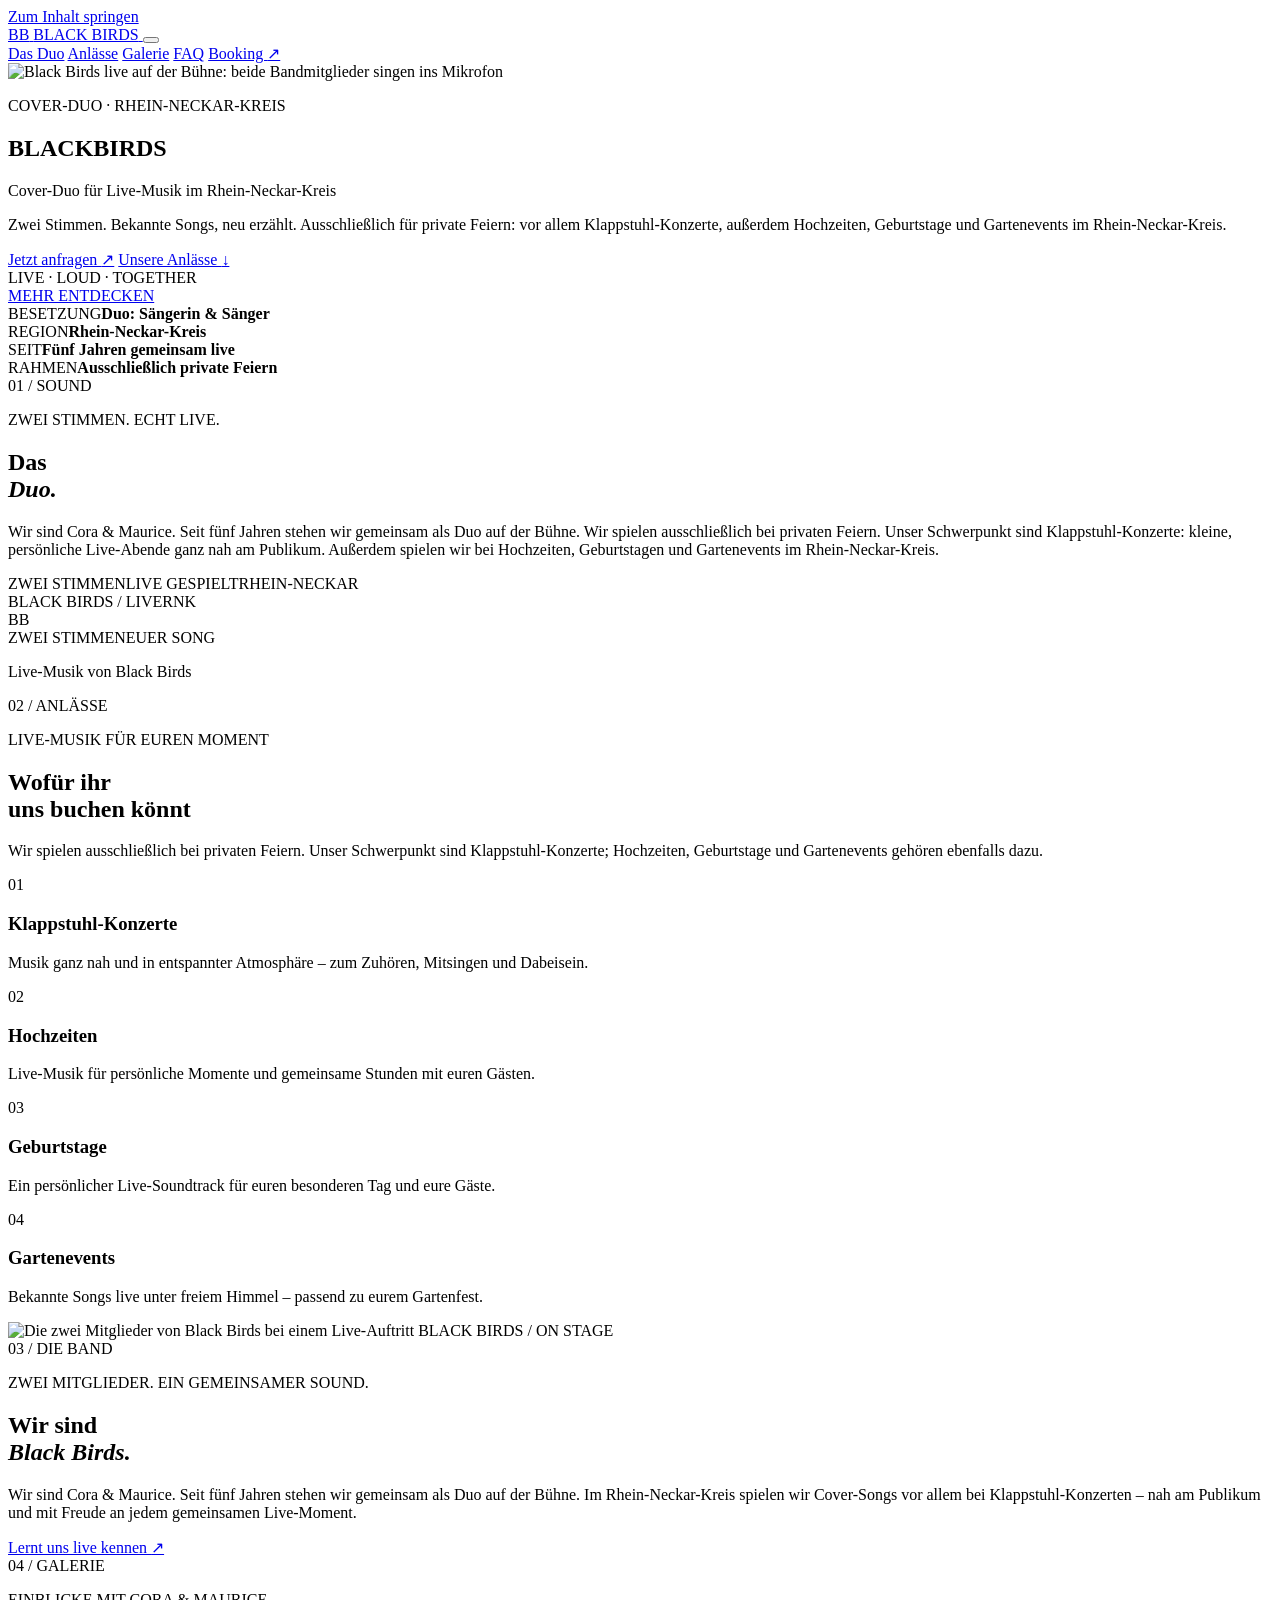
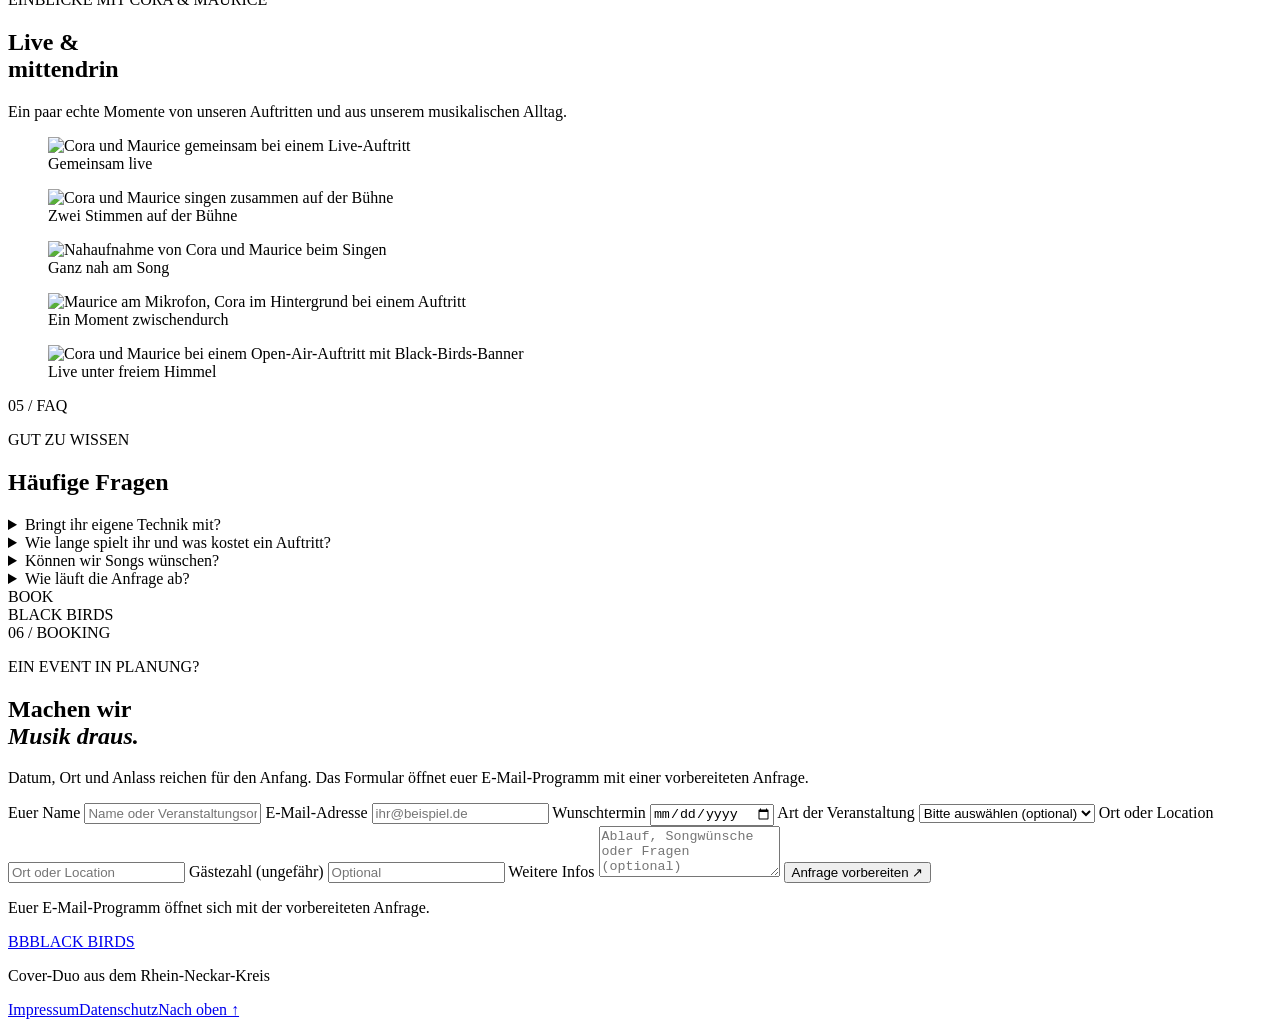
==== index.html @ 1bd30687 "Add Black Birds website files" ====
<!doctype html>
<html lang="de">
  <head>
    <meta charset="utf-8">
    <meta name="viewport" content="width=device-width, initial-scale=1">
    <meta name="theme-color" content="#101010">
    <meta name="description" content="Black Birds sind Cora &amp; Maurice, ein Cover-Duo für private Feiern im Rhein-Neckar-Kreis. Schwerpunkt Klappstuhl-Konzerte, außerdem Hochzeiten, Geburtstage und Gartenevents.">
    <title>Black Birds – Cover-Duo im Rhein-Neckar-Kreis</title>
    <link rel="stylesheet" href="assets/css/styles.css">
    <script src="assets/js/main.js" defer></script>
  </head>
  <body>
    <a class="skip-link" href="#inhalt">Zum Inhalt springen</a>
    <header class="site-header" id="start">
      <a class="wordmark" href="#start" aria-label="Black Birds – Startseite">
        <span class="wordmark-mark" aria-hidden="true">BB</span>
        <span>BLACK BIRDS</span>
      </a>
      <button class="menu-toggle" type="button" aria-expanded="false" aria-controls="site-nav" aria-label="Menü öffnen">
        <span></span><span></span>
      </button>
      <nav class="site-nav" id="site-nav" aria-label="Hauptnavigation">
        <a href="#band">Das Duo</a>
        <a href="#anlaesse">Anlässe</a>
        <a href="#galerie">Galerie</a>
        <a href="#faq">FAQ</a>
        <a class="nav-cta" href="#booking">Booking <span aria-hidden="true">↗</span></a>
      </nav>
    </header>

    <main id="inhalt">
      <section class="hero" aria-labelledby="hero-title">
        <img class="hero-image" src="assets/images/hero/live-duo.jpeg" alt="Black Birds live auf der Bühne: beide Bandmitglieder singen ins Mikrofon" fetchpriority="high">
        <div class="hero-shade"></div>
        <div class="hero-content">
          <p class="eyebrow"><span class="live-dot"></span> COVER-DUO · RHEIN-NECKAR-KREIS</p>
          <h1 id="hero-title">BLACK<span>BIRDS</span></h1>
          <p class="hero-subtitle">Cover-Duo für Live-Musik im Rhein-Neckar-Kreis</p>
          <p class="hero-copy">Zwei Stimmen. Bekannte Songs, neu erzählt. Ausschließlich für private Feiern: vor allem Klappstuhl-Konzerte, außerdem Hochzeiten, Geburtstage und Gartenevents im Rhein-Neckar-Kreis.</p>
          <div class="hero-actions">
            <a class="button button-light" href="#booking">Jetzt anfragen <span aria-hidden="true">↗</span></a>
            <a class="button button-outline" href="#anlaesse">Unsere Anlässe <span aria-hidden="true">↓</span></a>
          </div>
        </div>
        <div class="hero-side-note" aria-hidden="true">LIVE · LOUD · TOGETHER</div>
        <a class="scroll-cue" href="#sound"><span></span> MEHR ENTDECKEN</a>
      </section>

      <section class="quick-facts" aria-label="Black Birds auf einen Blick">
        <div><span>BESETZUNG</span><strong>Duo: Sängerin &amp; Sänger</strong></div>
        <div><span>REGION</span><strong>Rhein-Neckar-Kreis</strong></div>
        <div><span>SEIT</span><strong>Fünf Jahren gemeinsam live</strong></div>
        <div><span>RAHMEN</span><strong>Ausschließlich private Feiern</strong></div>
      </section>

      <section class="intro section-pad" id="sound" aria-labelledby="sound-title">
        <div class="section-index">01 / SOUND</div>
        <div class="intro-copy">
          <p class="eyebrow">ZWEI STIMMEN. ECHT LIVE.</p>
          <h2 id="sound-title">Das<br><em>Duo.</em></h2>
          <p>Wir sind Cora &amp; Maurice. Seit fünf Jahren stehen wir gemeinsam als Duo auf der Bühne. Wir spielen ausschließlich bei privaten Feiern. Unser Schwerpunkt sind Klappstuhl-Konzerte: kleine, persönliche Live-Abende ganz nah am Publikum. Außerdem spielen wir bei Hochzeiten, Geburtstagen und Gartenevents im Rhein-Neckar-Kreis.</p>
          <div class="event-fit" aria-label="Passend für verschiedene Veranstaltungen">
            <span>ZWEI STIMMEN</span><span>LIVE GESPIELT</span><span>RHEIN-NECKAR</span>
          </div>
        </div>
        <div class="sound-card">
          <div class="sound-card-top"><span>BLACK BIRDS / LIVE</span><span>RNK</span></div>
          <div class="sound-art" aria-hidden="true"><span class="sound-ring"></span><span class="sound-bb">BB</span><span class="sound-line"></span></div>
          <div class="sound-card-bottom"><span>ZWEI STIMMEN</span><span>EUER SONG</span></div>
          <p class="sound-caption">Live-Musik von Black Birds</p>
        </div>
      </section>

      <section class="occasions section-pad" id="anlaesse" aria-labelledby="occasions-title">
        <div class="section-index">02 / ANLÄSSE</div>
        <div class="section-heading occasions-heading">
          <div><p class="eyebrow">LIVE-MUSIK FÜR EUREN MOMENT</p><h2 id="occasions-title">Wofür ihr<br>uns buchen könnt</h2></div>
          <p>Wir spielen ausschließlich bei privaten Feiern. Unser Schwerpunkt sind Klappstuhl-Konzerte; Hochzeiten, Geburtstage und Gartenevents gehören ebenfalls dazu.</p>
        </div>
        <div class="occasion-grid">
          <article><span>01</span><h3>Klappstuhl-Konzerte</h3><p>Musik ganz nah und in entspannter Atmosphäre – zum Zuhören, Mitsingen und Dabeisein.</p></article>
          <article><span>02</span><h3>Hochzeiten</h3><p>Live-Musik für persönliche Momente und gemeinsame Stunden mit euren Gästen.</p></article>
          <article><span>03</span><h3>Geburtstage</h3><p>Ein persönlicher Live-Soundtrack für euren besonderen Tag und eure Gäste.</p></article>
          <article><span>04</span><h3>Gartenevents</h3><p>Bekannte Songs live unter freiem Himmel – passend zu eurem Gartenfest.</p></article>
        </div>
      </section>

      <section class="band-section" id="band" aria-labelledby="band-title">
        <div class="band-image-wrap">
          <img src="assets/images/portraits/portrait-duo.jpeg" alt="Die zwei Mitglieder von Black Birds bei einem Live-Auftritt" loading="lazy">
          <span class="image-label">BLACK BIRDS / ON STAGE</span>
        </div>
        <div class="band-copy">
        <div class="section-index">03 / DIE BAND</div>
          <p class="eyebrow">ZWEI MITGLIEDER. EIN GEMEINSAMER SOUND.</p>
          <h2 id="band-title">Wir sind<br><em>Black Birds.</em></h2>
          <p>Wir sind Cora &amp; Maurice. Seit fünf Jahren stehen wir gemeinsam als Duo auf der Bühne. Im Rhein-Neckar-Kreis spielen wir Cover-Songs vor allem bei Klappstuhl-Konzerten – nah am Publikum und mit Freude an jedem gemeinsamen Live-Moment.</p>
          <a class="text-link dark-link" href="#booking">Lernt uns live kennen <span aria-hidden="true">↗</span></a>
        </div>
      </section>

      <section class="gallery-section section-pad" id="galerie" aria-labelledby="gallery-title">
        <div class="section-index">04 / GALERIE</div>
        <div class="section-heading">
          <div><p class="eyebrow">EINBLICKE MIT CORA &amp; MAURICE</p><h2 id="gallery-title">Live &amp;<br><span class="outline-word">mittendrin</span></h2></div>
          <p>Ein paar echte Momente von unseren Auftritten und aus unserem musikalischen Alltag.</p>
        </div>
        <div class="gallery-grid">
          <figure class="gallery-item"><img src="assets/images/gallery/black-birds-live-wide.png" alt="Cora und Maurice gemeinsam bei einem Live-Auftritt" loading="lazy"><figcaption>Gemeinsam live</figcaption></figure>
          <figure class="gallery-item"><img src="assets/images/gallery/black-birds-duet-stage.png" alt="Cora und Maurice singen zusammen auf der Bühne" loading="lazy"><figcaption>Zwei Stimmen auf der Bühne</figcaption></figure>
          <figure class="gallery-item"><img src="assets/images/gallery/black-birds-close-up.png" alt="Nahaufnahme von Cora und Maurice beim Singen" loading="lazy"><figcaption>Ganz nah am Song</figcaption></figure>
          <figure class="gallery-item"><img src="assets/images/gallery/black-birds-portrait.jpeg" alt="Maurice am Mikrofon, Cora im Hintergrund bei einem Auftritt" loading="lazy"><figcaption>Ein Moment zwischendurch</figcaption></figure>
          <figure class="gallery-item"><img src="assets/images/gallery/black-birds-garden-show.png" alt="Cora und Maurice bei einem Open-Air-Auftritt mit Black-Birds-Banner" loading="lazy"><figcaption>Live unter freiem Himmel</figcaption></figure>
        </div>
      </section>

      <section class="faq-section section-pad" id="faq" aria-labelledby="faq-title">
        <div class="section-index">05 / FAQ</div>
        <div class="section-heading"><div><p class="eyebrow">GUT ZU WISSEN</p><h2 id="faq-title">Häufige Fragen</h2></div></div>
        <div class="faq-list">
          <details><summary>Bringt ihr eigene Technik mit?</summary><p>Die technische Ausstattung hängt von Location und Veranstaltung ab. Nennt uns den Rahmen, damit wir den Bedarf vorab abstimmen können.</p></details>
          <details><summary>Wie lange spielt ihr und was kostet ein Auftritt?</summary><p>Spieldauer und Angebot richten sich nach Anlass, Datum und gewünschtem Ablauf. Schickt uns die Eckdaten für eine individuelle Rückmeldung.</p></details>
          <details><summary>Können wir Songs wünschen?</summary><p>Schreibt eure Wünsche gern in die Anfrage. Wir besprechen dann, was für euren Anlass und unser Programm passt.</p></details>
          <details><summary>Wie läuft die Anfrage ab?</summary><p>Füllt das Booking-Formular aus. Es öffnet euer E-Mail-Programm mit einer vorbereiteten Nachricht, die ihr anschließend selbst absendet.</p></details>
        </div>
      </section>

      <section class="booking-section section-pad" id="booking" aria-labelledby="booking-title">
        <div class="booking-backdrop" aria-hidden="true">BOOK<br>BLACK BIRDS</div>
        <div class="section-index">06 / BOOKING</div>
        <div class="booking-content">
          <p class="eyebrow">EIN EVENT IN PLANUNG?</p>
          <h2 id="booking-title">Machen wir<br><em>Musik draus.</em></h2>
          <p>Datum, Ort und Anlass reichen für den Anfang. Das Formular öffnet euer E-Mail-Programm mit einer vorbereiteten Anfrage.</p>
          <form class="booking-form" id="booking-form">
            <label for="name">Euer Name</label>
            <input id="name" name="name" autocomplete="name" required placeholder="Name oder Veranstaltungsort">
            <label for="email">E-Mail-Adresse</label>
            <input id="email" name="email" type="email" autocomplete="email" required placeholder="ihr@beispiel.de">
            <label for="event-date">Wunschtermin</label>
            <input id="event-date" name="date" type="date">
            <label for="event-type">Art der Veranstaltung</label>
            <select id="event-type" name="eventType">
              <option value="">Bitte auswählen (optional)</option>
              <option>Hochzeit</option><option>Firmenfeier</option><option>Stadt- oder Vereinsfest</option><option>Private Feier</option><option>Sonstiges</option>
            </select>
            <label for="event-location">Ort oder Location</label>
            <input id="event-location" name="location" autocomplete="address-level2" required placeholder="Ort oder Location">
            <label for="event-guests">Gästezahl (ungefähr)</label>
            <input id="event-guests" name="guests" type="number" min="1" inputmode="numeric" placeholder="Optional">
            <label for="event-details">Weitere Infos</label>
            <textarea id="event-details" name="details" rows="3" placeholder="Ablauf, Songwünsche oder Fragen (optional)"></textarea>
            <button class="button button-light submit-button" type="submit">Anfrage vorbereiten <span aria-hidden="true">↗</span></button>
            <p class="form-note" id="form-note">Euer E-Mail-Programm öffnet sich mit der vorbereiteten Anfrage.</p>
          </form>
        </div>
      </section>
    </main>

    <footer class="site-footer">
      <a class="wordmark footer-mark" href="#start"><span class="wordmark-mark" aria-hidden="true">BB</span><span>BLACK BIRDS</span></a>
      <p>Cover-Duo aus dem Rhein-Neckar-Kreis</p>
      <div class="footer-links"><a href="impressum.html">Impressum</a><a href="datenschutz.html">Datenschutz</a><a href="#start">Nach oben ↑</a></div>
    </footer>
  </body>
</html>
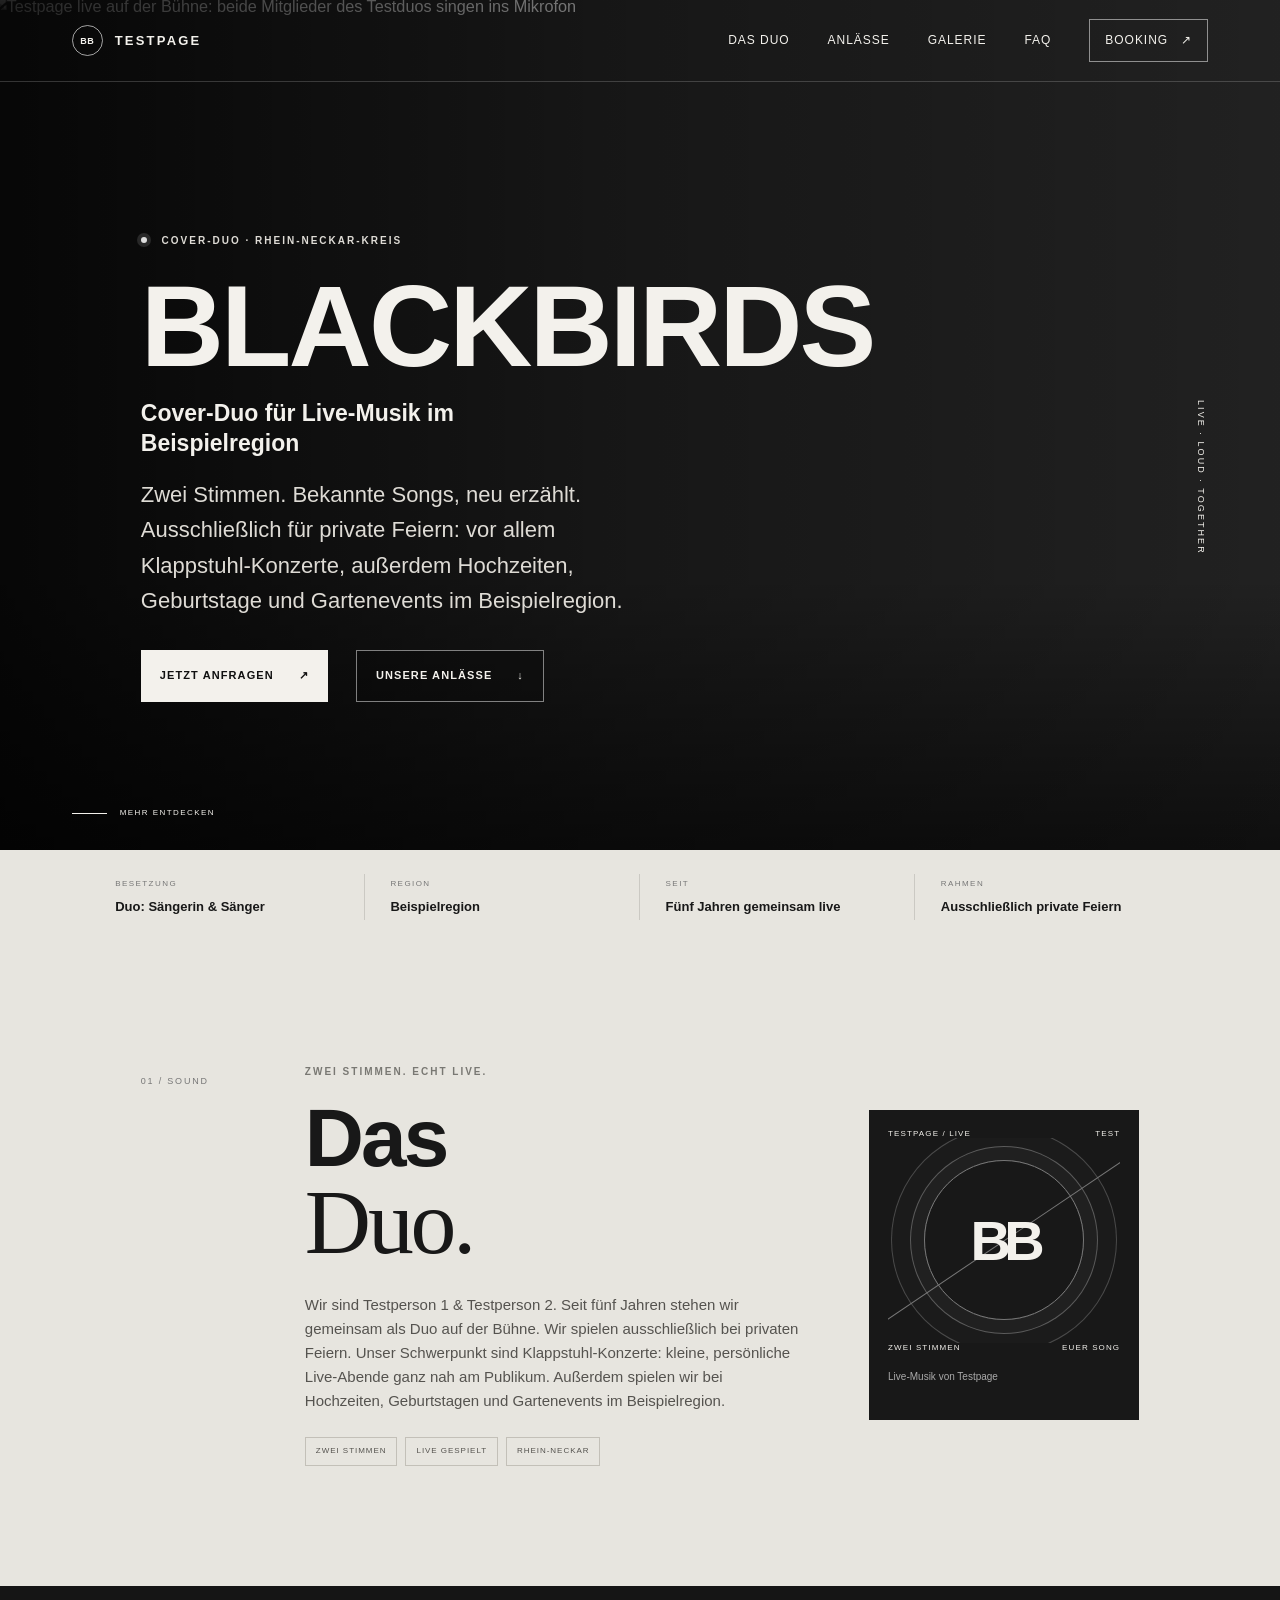
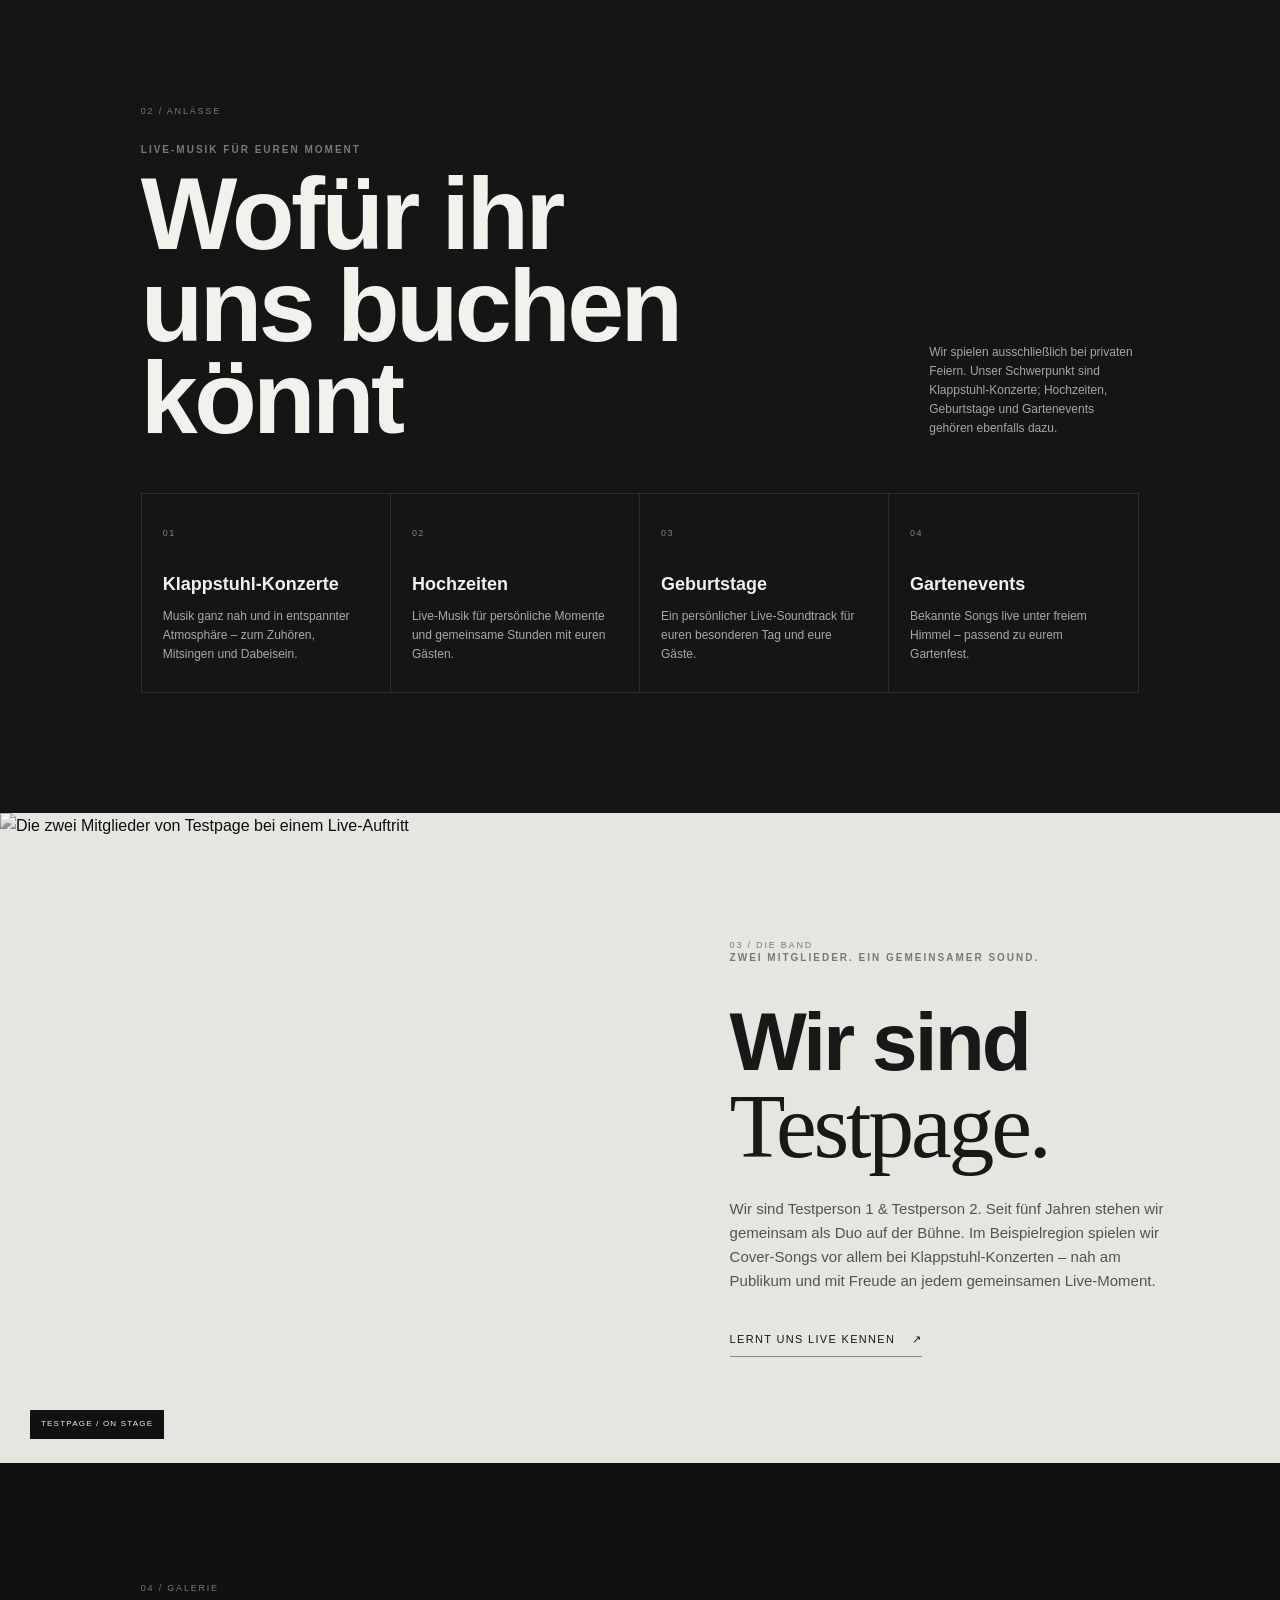
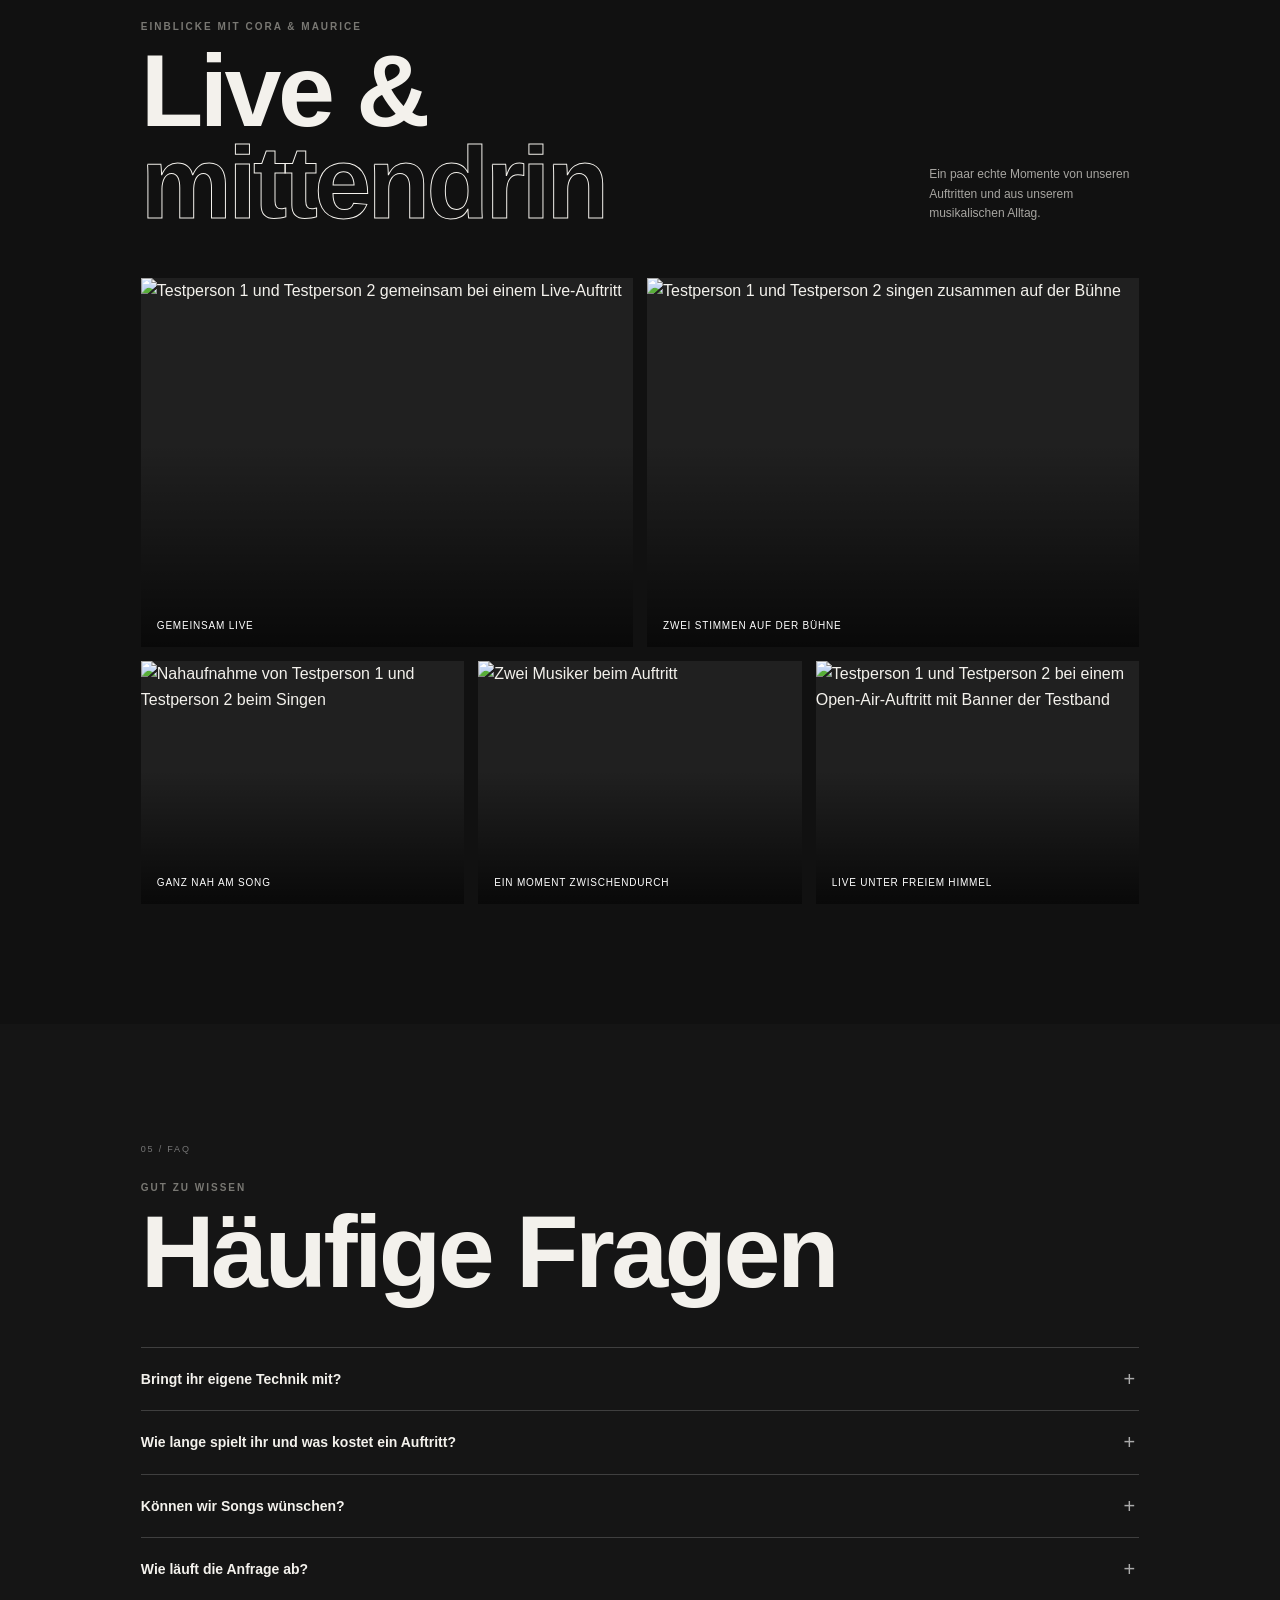
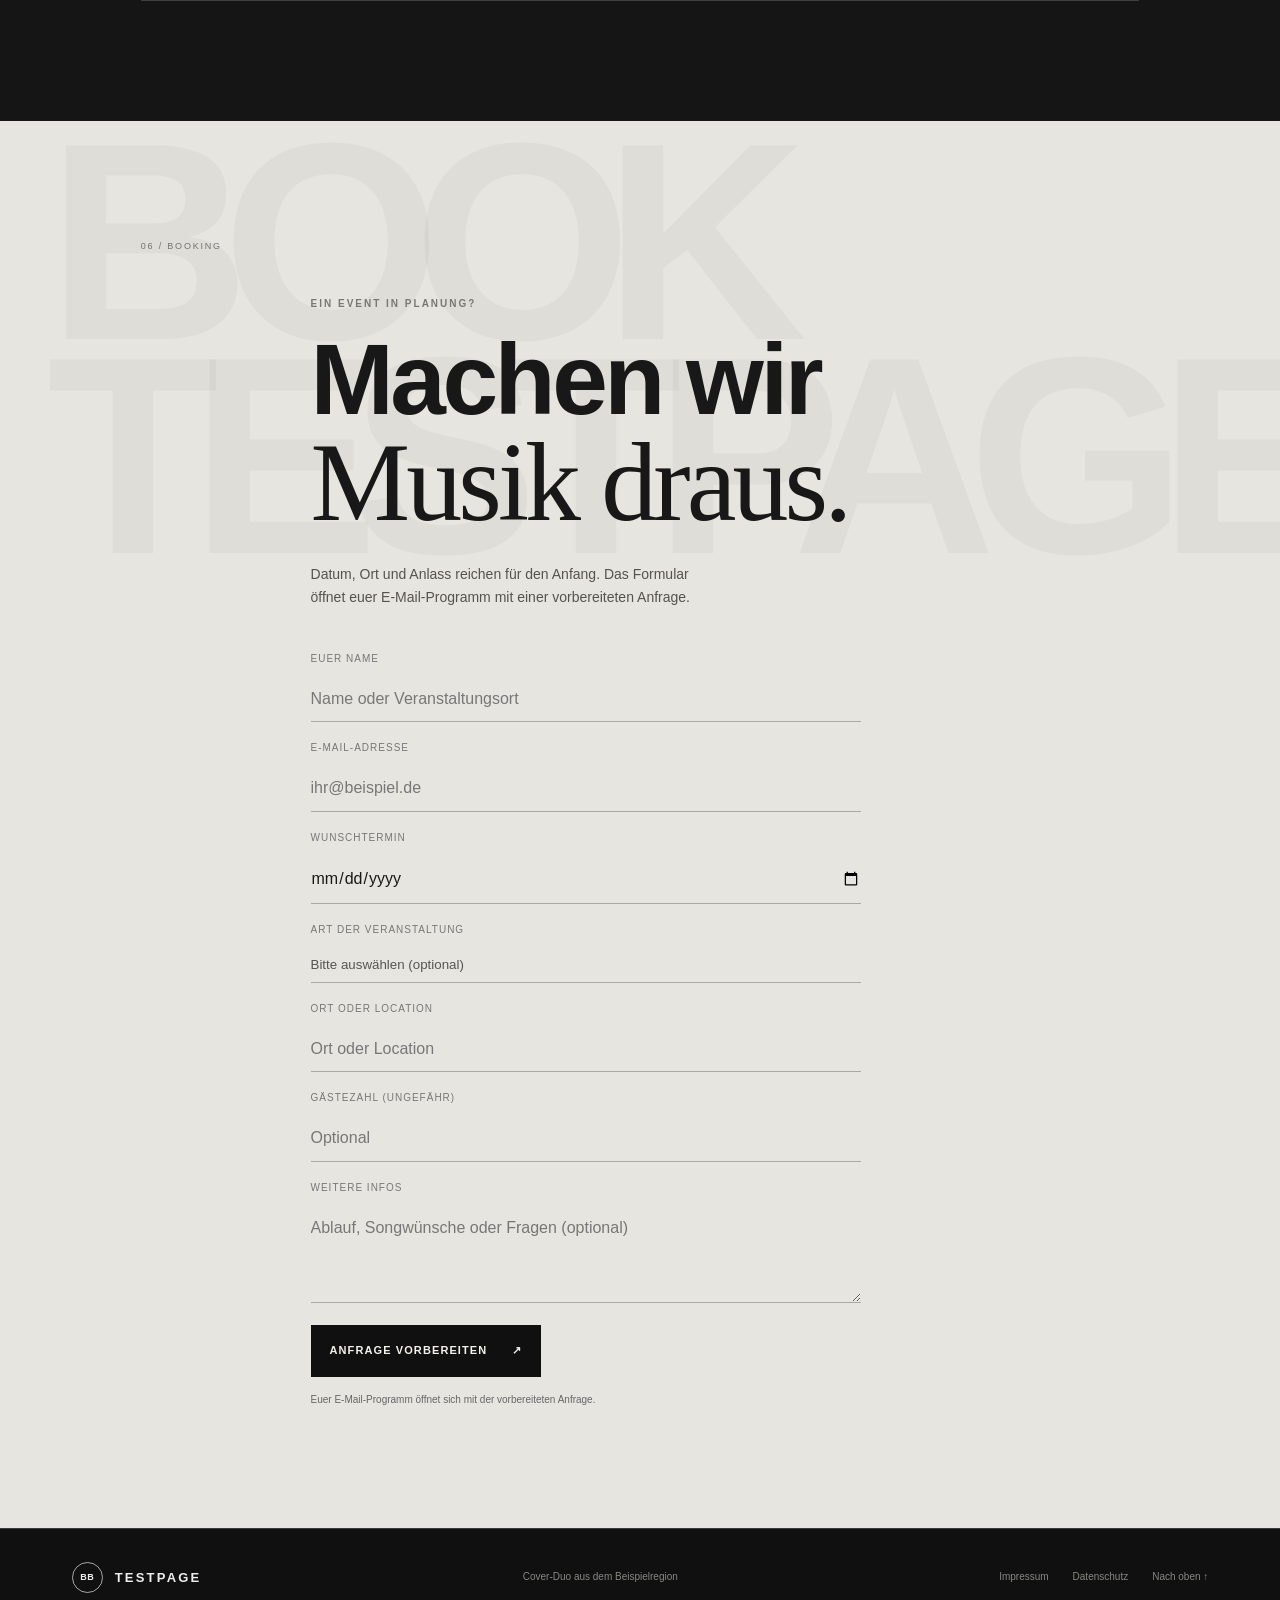
==== commit 98262783: "Replace demo content with test data" ====
--- a/index.html
+++ b/index.html
@@ -4,17 +4,17 @@
     <meta charset="utf-8">
     <meta name="viewport" content="width=device-width, initial-scale=1">
     <meta name="theme-color" content="#101010">
-    <meta name="description" content="Black Birds sind Cora &amp; Maurice, ein Cover-Duo für private Feiern im Rhein-Neckar-Kreis. Schwerpunkt Klappstuhl-Konzerte, außerdem Hochzeiten, Geburtstage und Gartenevents.">
-    <title>Black Birds – Cover-Duo im Rhein-Neckar-Kreis</title>
+    <meta name="description" content="Testpage ist eine Demo für ein Cover-Duo bei privaten Feiern in der Beispielregion. Schwerpunkt Klappstuhl-Konzerte, außerdem Hochzeiten, Geburtstage und Gartenevents.">
+    <title>Testpage – Demo einer Band-Website</title>
     <link rel="stylesheet" href="assets/css/styles.css">
     <script src="assets/js/main.js" defer></script>
   </head>
   <body>
     <a class="skip-link" href="#inhalt">Zum Inhalt springen</a>
     <header class="site-header" id="start">
-      <a class="wordmark" href="#start" aria-label="Black Birds – Startseite">
+      <a class="wordmark" href="#start" aria-label="Testpage – Startseite">
         <span class="wordmark-mark" aria-hidden="true">BB</span>
-        <span>BLACK BIRDS</span>
+        <span>TESTPAGE</span>
       </a>
       <button class="menu-toggle" type="button" aria-expanded="false" aria-controls="site-nav" aria-label="Menü öffnen">
         <span></span><span></span>
@@ -30,13 +30,13 @@
 
     <main id="inhalt">
       <section class="hero" aria-labelledby="hero-title">
-        <img class="hero-image" src="assets/images/hero/live-duo.jpeg" alt="Black Birds live auf der Bühne: beide Bandmitglieder singen ins Mikrofon" fetchpriority="high">
+        <img class="hero-image" src="assets/images/hero/live-duo.jpeg" alt="Testpage live auf der Bühne: beide Mitglieder des Testduos singen ins Mikrofon" fetchpriority="high">
         <div class="hero-shade"></div>
         <div class="hero-content">
           <p class="eyebrow"><span class="live-dot"></span> COVER-DUO · RHEIN-NECKAR-KREIS</p>
           <h1 id="hero-title">BLACK<span>BIRDS</span></h1>
-          <p class="hero-subtitle">Cover-Duo für Live-Musik im Rhein-Neckar-Kreis</p>
-          <p class="hero-copy">Zwei Stimmen. Bekannte Songs, neu erzählt. Ausschließlich für private Feiern: vor allem Klappstuhl-Konzerte, außerdem Hochzeiten, Geburtstage und Gartenevents im Rhein-Neckar-Kreis.</p>
+          <p class="hero-subtitle">Cover-Duo für Live-Musik im Beispielregion</p>
+          <p class="hero-copy">Zwei Stimmen. Bekannte Songs, neu erzählt. Ausschließlich für private Feiern: vor allem Klappstuhl-Konzerte, außerdem Hochzeiten, Geburtstage und Gartenevents im Beispielregion.</p>
           <div class="hero-actions">
             <a class="button button-light" href="#booking">Jetzt anfragen <span aria-hidden="true">↗</span></a>
             <a class="button button-outline" href="#anlaesse">Unsere Anlässe <span aria-hidden="true">↓</span></a>
@@ -46,9 +46,9 @@
         <a class="scroll-cue" href="#sound"><span></span> MEHR ENTDECKEN</a>
       </section>
 
-      <section class="quick-facts" aria-label="Black Birds auf einen Blick">
+      <section class="quick-facts" aria-label="Testpage auf einen Blick">
         <div><span>BESETZUNG</span><strong>Duo: Sängerin &amp; Sänger</strong></div>
-        <div><span>REGION</span><strong>Rhein-Neckar-Kreis</strong></div>
+        <div><span>REGION</span><strong>Beispielregion</strong></div>
         <div><span>SEIT</span><strong>Fünf Jahren gemeinsam live</strong></div>
         <div><span>RAHMEN</span><strong>Ausschließlich private Feiern</strong></div>
       </section>
@@ -58,16 +58,16 @@
         <div class="intro-copy">
           <p class="eyebrow">ZWEI STIMMEN. ECHT LIVE.</p>
           <h2 id="sound-title">Das<br><em>Duo.</em></h2>
-          <p>Wir sind Cora &amp; Maurice. Seit fünf Jahren stehen wir gemeinsam als Duo auf der Bühne. Wir spielen ausschließlich bei privaten Feiern. Unser Schwerpunkt sind Klappstuhl-Konzerte: kleine, persönliche Live-Abende ganz nah am Publikum. Außerdem spielen wir bei Hochzeiten, Geburtstagen und Gartenevents im Rhein-Neckar-Kreis.</p>
+          <p>Wir sind Testperson 1 &amp; Testperson 2. Seit fünf Jahren stehen wir gemeinsam als Duo auf der Bühne. Wir spielen ausschließlich bei privaten Feiern. Unser Schwerpunkt sind Klappstuhl-Konzerte: kleine, persönliche Live-Abende ganz nah am Publikum. Außerdem spielen wir bei Hochzeiten, Geburtstagen und Gartenevents im Beispielregion.</p>
           <div class="event-fit" aria-label="Passend für verschiedene Veranstaltungen">
             <span>ZWEI STIMMEN</span><span>LIVE GESPIELT</span><span>RHEIN-NECKAR</span>
           </div>
         </div>
         <div class="sound-card">
-          <div class="sound-card-top"><span>BLACK BIRDS / LIVE</span><span>RNK</span></div>
+          <div class="sound-card-top"><span>TESTPAGE / LIVE</span><span>TEST</span></div>
           <div class="sound-art" aria-hidden="true"><span class="sound-ring"></span><span class="sound-bb">BB</span><span class="sound-line"></span></div>
           <div class="sound-card-bottom"><span>ZWEI STIMMEN</span><span>EUER SONG</span></div>
-          <p class="sound-caption">Live-Musik von Black Birds</p>
+          <p class="sound-caption">Live-Musik von Testpage</p>
         </div>
       </section>
 
@@ -87,14 +87,14 @@
 
       <section class="band-section" id="band" aria-labelledby="band-title">
         <div class="band-image-wrap">
-          <img src="assets/images/portraits/portrait-duo.jpeg" alt="Die zwei Mitglieder von Black Birds bei einem Live-Auftritt" loading="lazy">
-          <span class="image-label">BLACK BIRDS / ON STAGE</span>
+          <img src="assets/images/portraits/portrait-duo.jpeg" alt="Die zwei Mitglieder von Testpage bei einem Live-Auftritt" loading="lazy">
+          <span class="image-label">TESTPAGE / ON STAGE</span>
         </div>
         <div class="band-copy">
         <div class="section-index">03 / DIE BAND</div>
           <p class="eyebrow">ZWEI MITGLIEDER. EIN GEMEINSAMER SOUND.</p>
-          <h2 id="band-title">Wir sind<br><em>Black Birds.</em></h2>
-          <p>Wir sind Cora &amp; Maurice. Seit fünf Jahren stehen wir gemeinsam als Duo auf der Bühne. Im Rhein-Neckar-Kreis spielen wir Cover-Songs vor allem bei Klappstuhl-Konzerten – nah am Publikum und mit Freude an jedem gemeinsamen Live-Moment.</p>
+          <h2 id="band-title">Wir sind<br><em>Testpage.</em></h2>
+          <p>Wir sind Testperson 1 &amp; Testperson 2. Seit fünf Jahren stehen wir gemeinsam als Duo auf der Bühne. Im Beispielregion spielen wir Cover-Songs vor allem bei Klappstuhl-Konzerten – nah am Publikum und mit Freude an jedem gemeinsamen Live-Moment.</p>
           <a class="text-link dark-link" href="#booking">Lernt uns live kennen <span aria-hidden="true">↗</span></a>
         </div>
       </section>
@@ -106,11 +106,11 @@
           <p>Ein paar echte Momente von unseren Auftritten und aus unserem musikalischen Alltag.</p>
         </div>
         <div class="gallery-grid">
-          <figure class="gallery-item"><img src="assets/images/gallery/black-birds-live-wide.png" alt="Cora und Maurice gemeinsam bei einem Live-Auftritt" loading="lazy"><figcaption>Gemeinsam live</figcaption></figure>
-          <figure class="gallery-item"><img src="assets/images/gallery/black-birds-duet-stage.png" alt="Cora und Maurice singen zusammen auf der Bühne" loading="lazy"><figcaption>Zwei Stimmen auf der Bühne</figcaption></figure>
-          <figure class="gallery-item"><img src="assets/images/gallery/black-birds-close-up.png" alt="Nahaufnahme von Cora und Maurice beim Singen" loading="lazy"><figcaption>Ganz nah am Song</figcaption></figure>
-          <figure class="gallery-item"><img src="assets/images/gallery/black-birds-portrait.jpeg" alt="Maurice am Mikrofon, Cora im Hintergrund bei einem Auftritt" loading="lazy"><figcaption>Ein Moment zwischendurch</figcaption></figure>
-          <figure class="gallery-item"><img src="assets/images/gallery/black-birds-garden-show.png" alt="Cora und Maurice bei einem Open-Air-Auftritt mit Black-Birds-Banner" loading="lazy"><figcaption>Live unter freiem Himmel</figcaption></figure>
+          <figure class="gallery-item"><img src="assets/images/gallery/black-birds-live-wide.png" alt="Testperson 1 und Testperson 2 gemeinsam bei einem Live-Auftritt" loading="lazy"><figcaption>Gemeinsam live</figcaption></figure>
+          <figure class="gallery-item"><img src="assets/images/gallery/black-birds-duet-stage.png" alt="Testperson 1 und Testperson 2 singen zusammen auf der Bühne" loading="lazy"><figcaption>Zwei Stimmen auf der Bühne</figcaption></figure>
+          <figure class="gallery-item"><img src="assets/images/gallery/black-birds-close-up.png" alt="Nahaufnahme von Testperson 1 und Testperson 2 beim Singen" loading="lazy"><figcaption>Ganz nah am Song</figcaption></figure>
+          <figure class="gallery-item"><img src="assets/images/gallery/black-birds-portrait.jpeg" alt="Zwei Musiker beim Auftritt" loading="lazy"><figcaption>Ein Moment zwischendurch</figcaption></figure>
+          <figure class="gallery-item"><img src="assets/images/gallery/black-birds-garden-show.png" alt="Testperson 1 und Testperson 2 bei einem Open-Air-Auftritt mit Banner der Testband" loading="lazy"><figcaption>Live unter freiem Himmel</figcaption></figure>
         </div>
       </section>
 
@@ -126,7 +126,7 @@
       </section>
 
       <section class="booking-section section-pad" id="booking" aria-labelledby="booking-title">
-        <div class="booking-backdrop" aria-hidden="true">BOOK<br>BLACK BIRDS</div>
+        <div class="booking-backdrop" aria-hidden="true">BOOK<br>TESTPAGE</div>
         <div class="section-index">06 / BOOKING</div>
         <div class="booking-content">
           <p class="eyebrow">EIN EVENT IN PLANUNG?</p>
@@ -158,8 +158,8 @@
     </main>
 
     <footer class="site-footer">
-      <a class="wordmark footer-mark" href="#start"><span class="wordmark-mark" aria-hidden="true">BB</span><span>BLACK BIRDS</span></a>
-      <p>Cover-Duo aus dem Rhein-Neckar-Kreis</p>
+      <a class="wordmark footer-mark" href="#start"><span class="wordmark-mark" aria-hidden="true">BB</span><span>TESTPAGE</span></a>
+      <p>Cover-Duo aus dem Beispielregion</p>
       <div class="footer-links"><a href="impressum.html">Impressum</a><a href="datenschutz.html">Datenschutz</a><a href="#start">Nach oben ↑</a></div>
     </footer>
   </body>
--- a/assets/css/styles.css
+++ b/assets/css/styles.css
@@ -0,0 +1,13 @@
+@import url("./base.css");
+@import url("./header.css");
+@import url("./hero.css");
+@import url("./facts-intro.css");
+@import url("./occasions.css");
+@import url("./band.css");
+@import url("./social.css");
+@import url("./gallery-faq.css");
+@import url("./booking.css");
+@import url("./footer.css");
+@import url("./legal.css");
+@import url("./responsive.css");
+@import url("./motion.css");
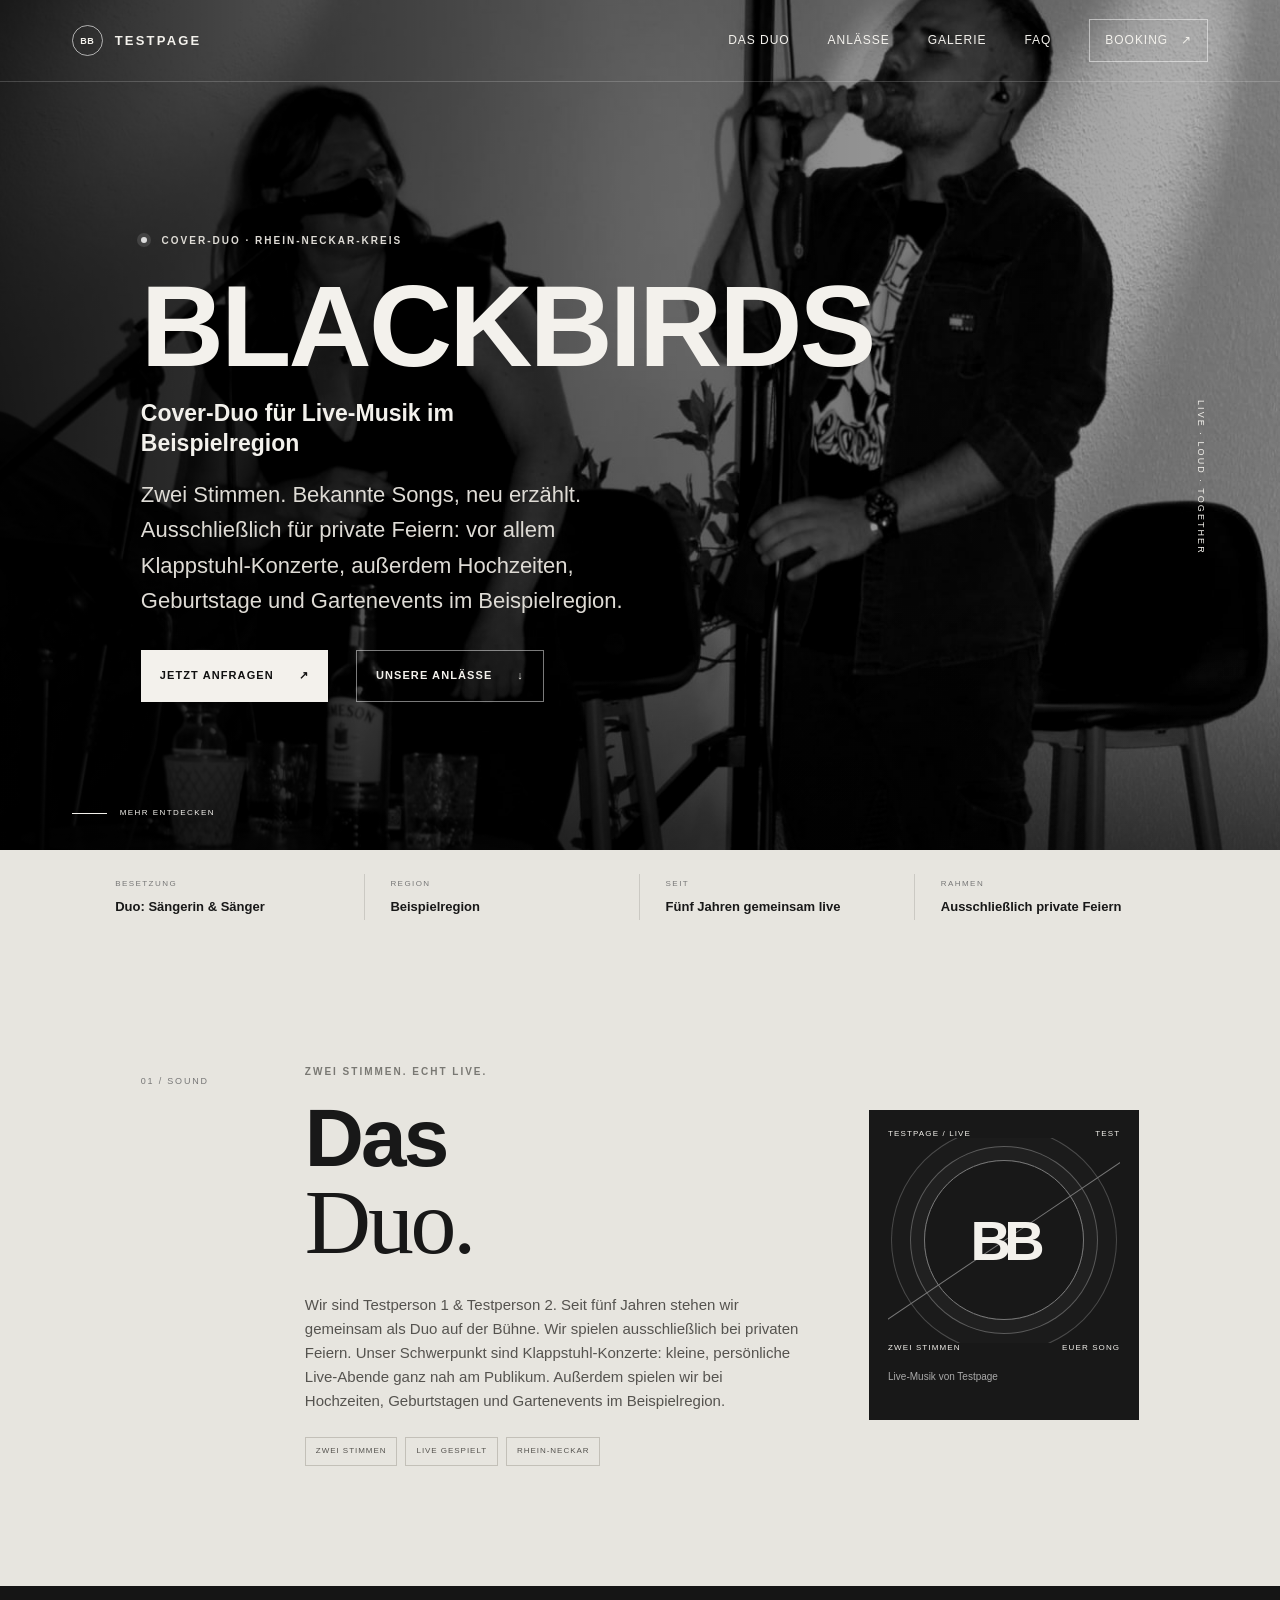
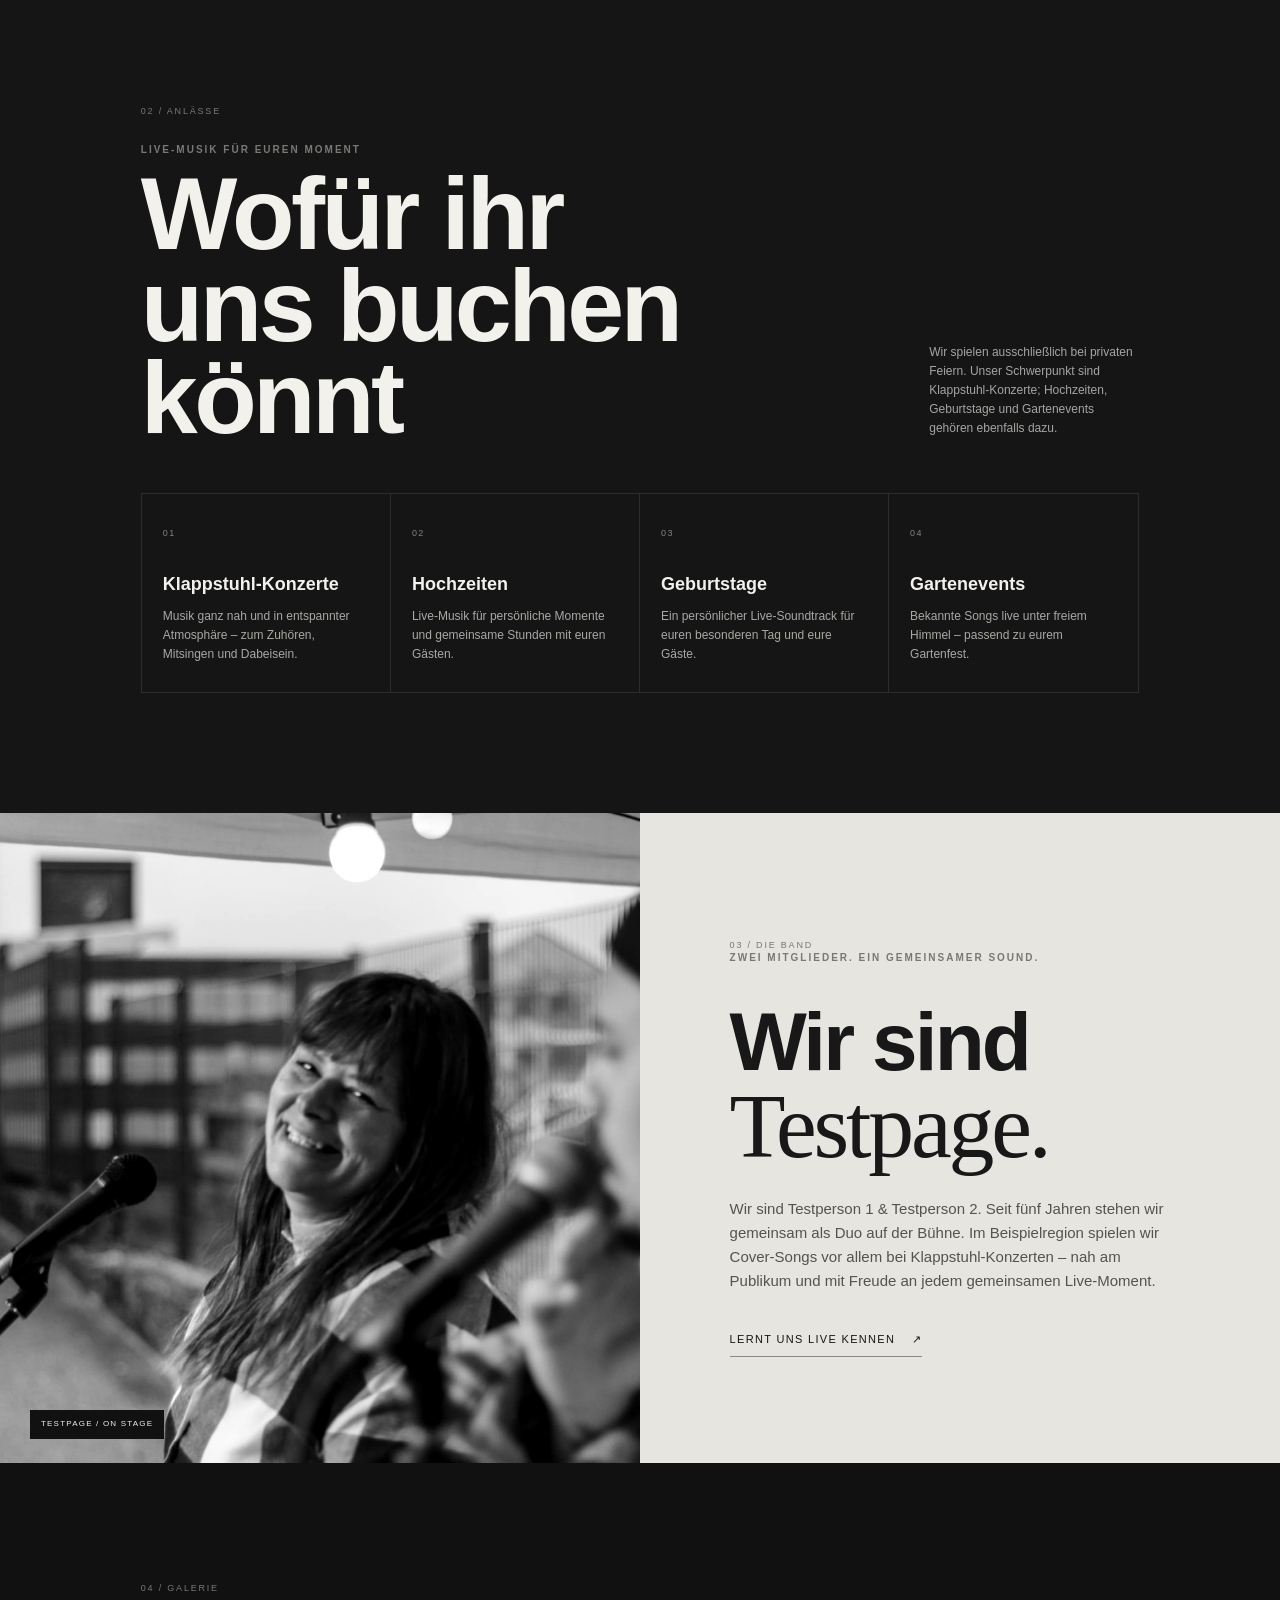
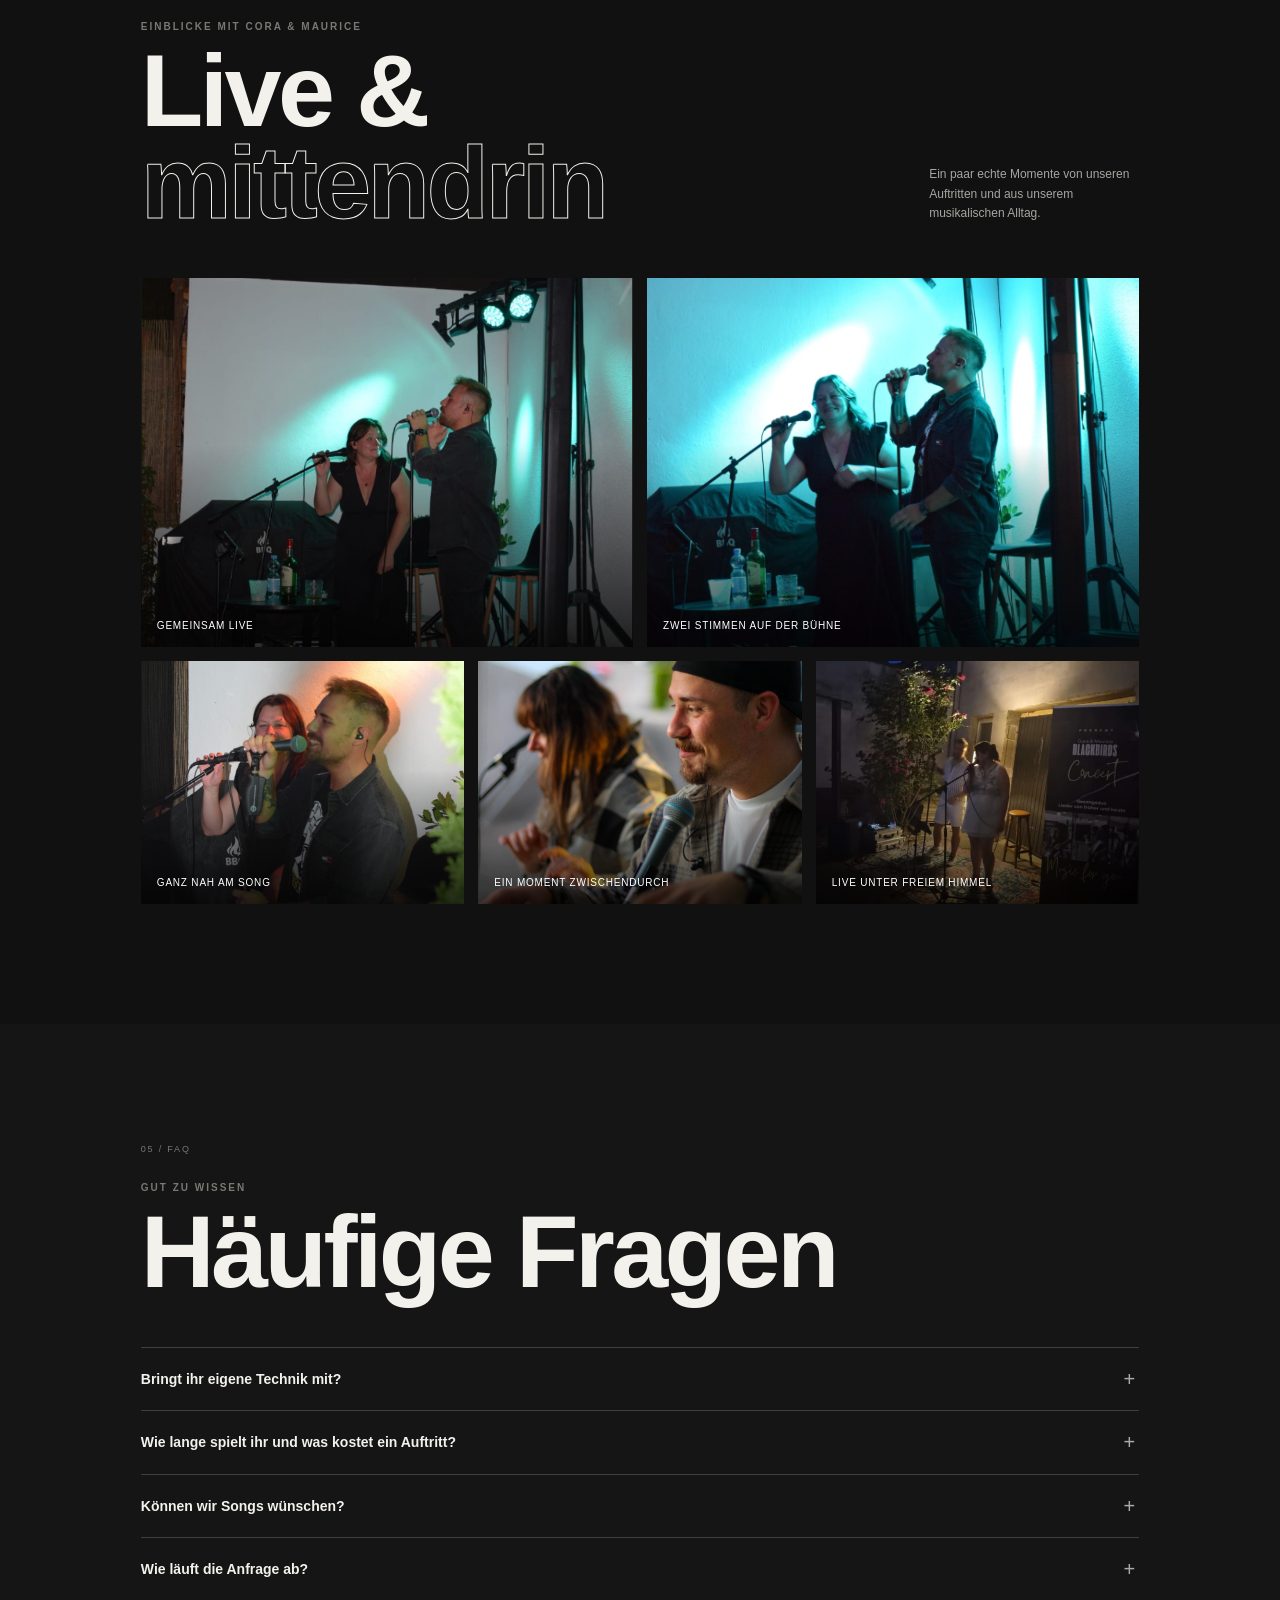
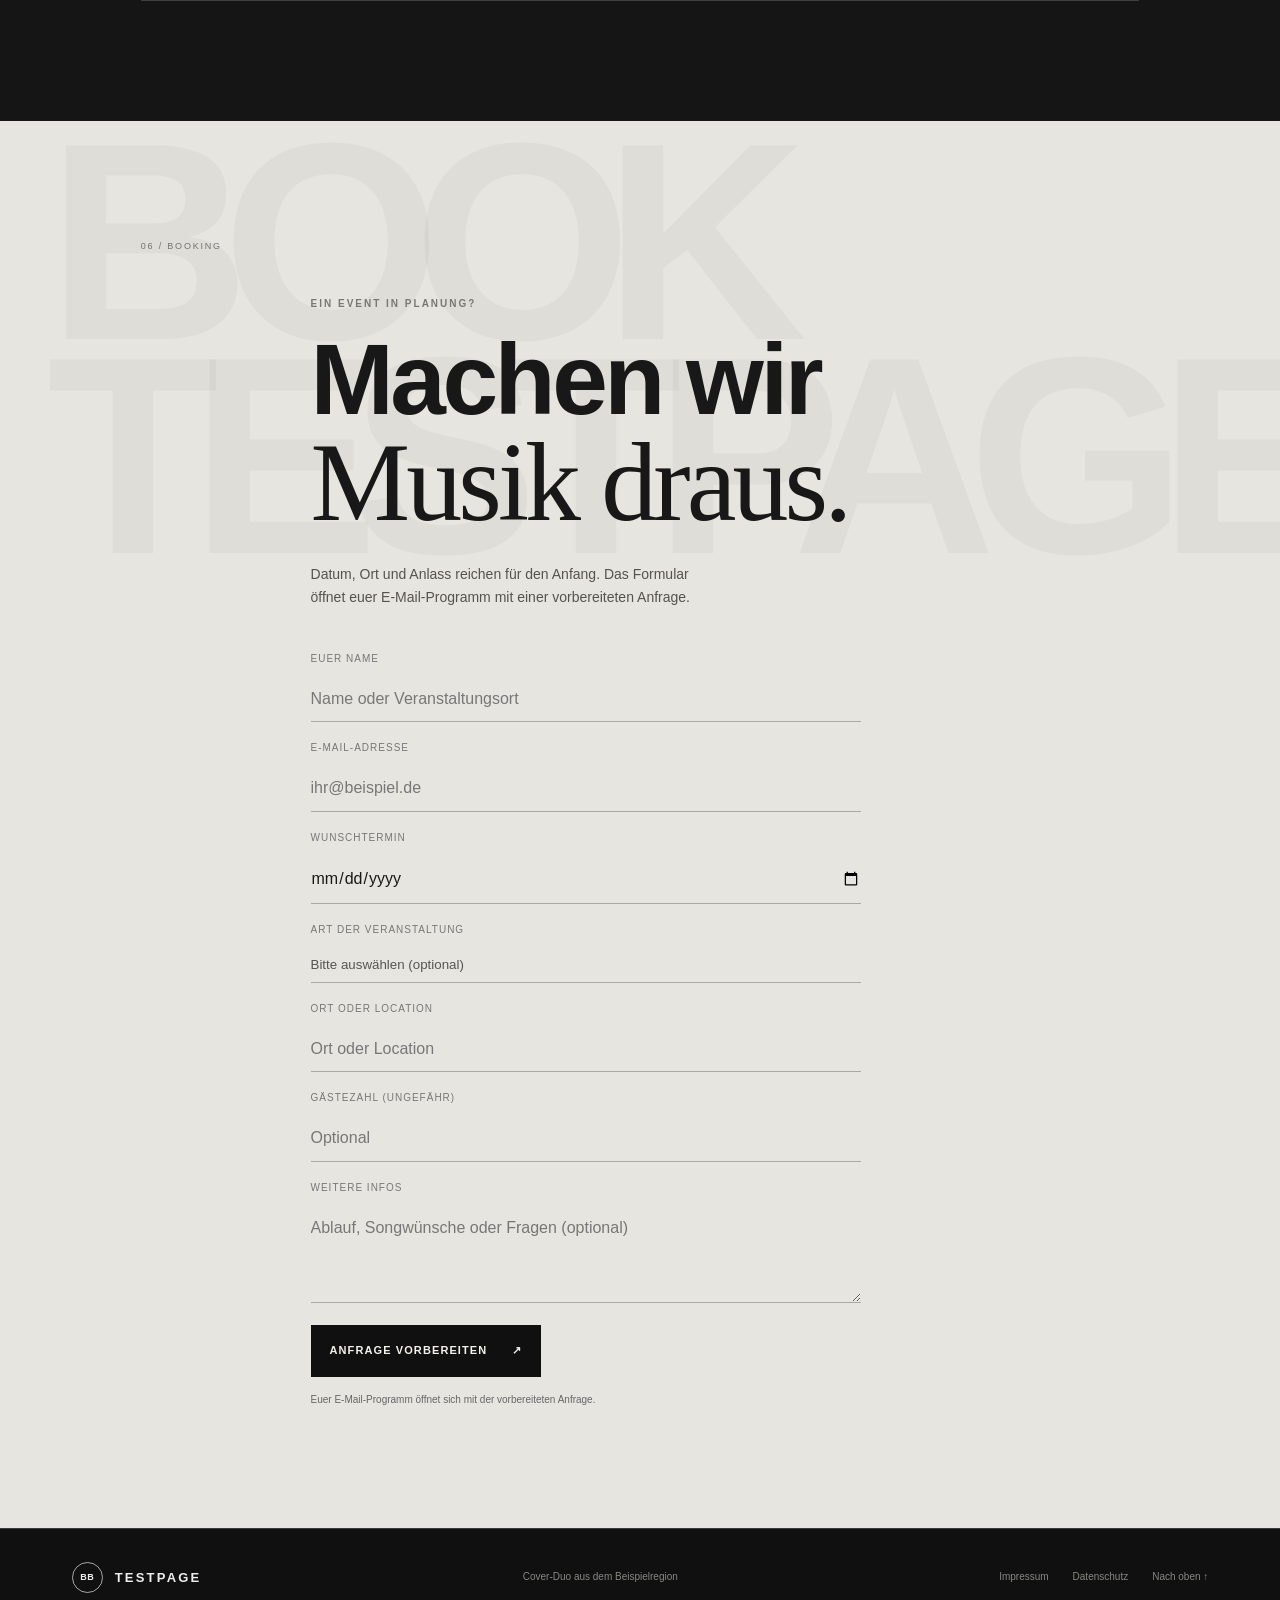
==== commit a5d0c9bf: "Point test page to renamed images" ====
--- a/index.html
+++ b/index.html
@@ -30,7 +30,7 @@
 
     <main id="inhalt">
       <section class="hero" aria-labelledby="hero-title">
-        <img class="hero-image" src="assets/images/hero/live-duo.jpeg" alt="Testpage live auf der Bühne: beide Mitglieder des Testduos singen ins Mikrofon" fetchpriority="high">
+        <img class="hero-image" src="assets/images/hero/hero-live-duo.jpeg" alt="Testpage live auf der Bühne: beide Mitglieder des Testduos singen ins Mikrofon" fetchpriority="high">
         <div class="hero-shade"></div>
         <div class="hero-content">
           <p class="eyebrow"><span class="live-dot"></span> COVER-DUO · RHEIN-NECKAR-KREIS</p>
@@ -87,7 +87,7 @@
 
       <section class="band-section" id="band" aria-labelledby="band-title">
         <div class="band-image-wrap">
-          <img src="assets/images/portraits/portrait-duo.jpeg" alt="Die zwei Mitglieder von Testpage bei einem Live-Auftritt" loading="lazy">
+          <img src="assets/images/portraits/duo-portrait.jpeg" alt="Die zwei Mitglieder von Testpage bei einem Live-Auftritt" loading="lazy">
           <span class="image-label">TESTPAGE / ON STAGE</span>
         </div>
         <div class="band-copy">
@@ -106,11 +106,11 @@
           <p>Ein paar echte Momente von unseren Auftritten und aus unserem musikalischen Alltag.</p>
         </div>
         <div class="gallery-grid">
-          <figure class="gallery-item"><img src="assets/images/gallery/black-birds-live-wide.png" alt="Testperson 1 und Testperson 2 gemeinsam bei einem Live-Auftritt" loading="lazy"><figcaption>Gemeinsam live</figcaption></figure>
-          <figure class="gallery-item"><img src="assets/images/gallery/black-birds-duet-stage.png" alt="Testperson 1 und Testperson 2 singen zusammen auf der Bühne" loading="lazy"><figcaption>Zwei Stimmen auf der Bühne</figcaption></figure>
-          <figure class="gallery-item"><img src="assets/images/gallery/black-birds-close-up.png" alt="Nahaufnahme von Testperson 1 und Testperson 2 beim Singen" loading="lazy"><figcaption>Ganz nah am Song</figcaption></figure>
-          <figure class="gallery-item"><img src="assets/images/gallery/black-birds-portrait.jpeg" alt="Zwei Musiker beim Auftritt" loading="lazy"><figcaption>Ein Moment zwischendurch</figcaption></figure>
-          <figure class="gallery-item"><img src="assets/images/gallery/black-birds-garden-show.png" alt="Testperson 1 und Testperson 2 bei einem Open-Air-Auftritt mit Banner der Testband" loading="lazy"><figcaption>Live unter freiem Himmel</figcaption></figure>
+          <figure class="gallery-item"><img src="assets/images/gallery/group-live-wide.png" alt="Testperson 1 und Testperson 2 gemeinsam bei einem Live-Auftritt" loading="lazy"><figcaption>Gemeinsam live</figcaption></figure>
+          <figure class="gallery-item"><img src="assets/images/gallery/duet-stage.png" alt="Testperson 1 und Testperson 2 singen zusammen auf der Bühne" loading="lazy"><figcaption>Zwei Stimmen auf der Bühne</figcaption></figure>
+          <figure class="gallery-item"><img src="assets/images/gallery/vocal-close-up.png" alt="Nahaufnahme von Testperson 1 und Testperson 2 beim Singen" loading="lazy"><figcaption>Ganz nah am Song</figcaption></figure>
+          <figure class="gallery-item"><img src="assets/images/gallery/microphone-portrait.jpeg" alt="Zwei Musiker beim Auftritt" loading="lazy"><figcaption>Ein Moment zwischendurch</figcaption></figure>
+          <figure class="gallery-item"><img src="assets/images/gallery/garden-show.png" alt="Testperson 1 und Testperson 2 bei einem Open-Air-Auftritt mit Banner der Testband" loading="lazy"><figcaption>Live unter freiem Himmel</figcaption></figure>
         </div>
       </section>
 
